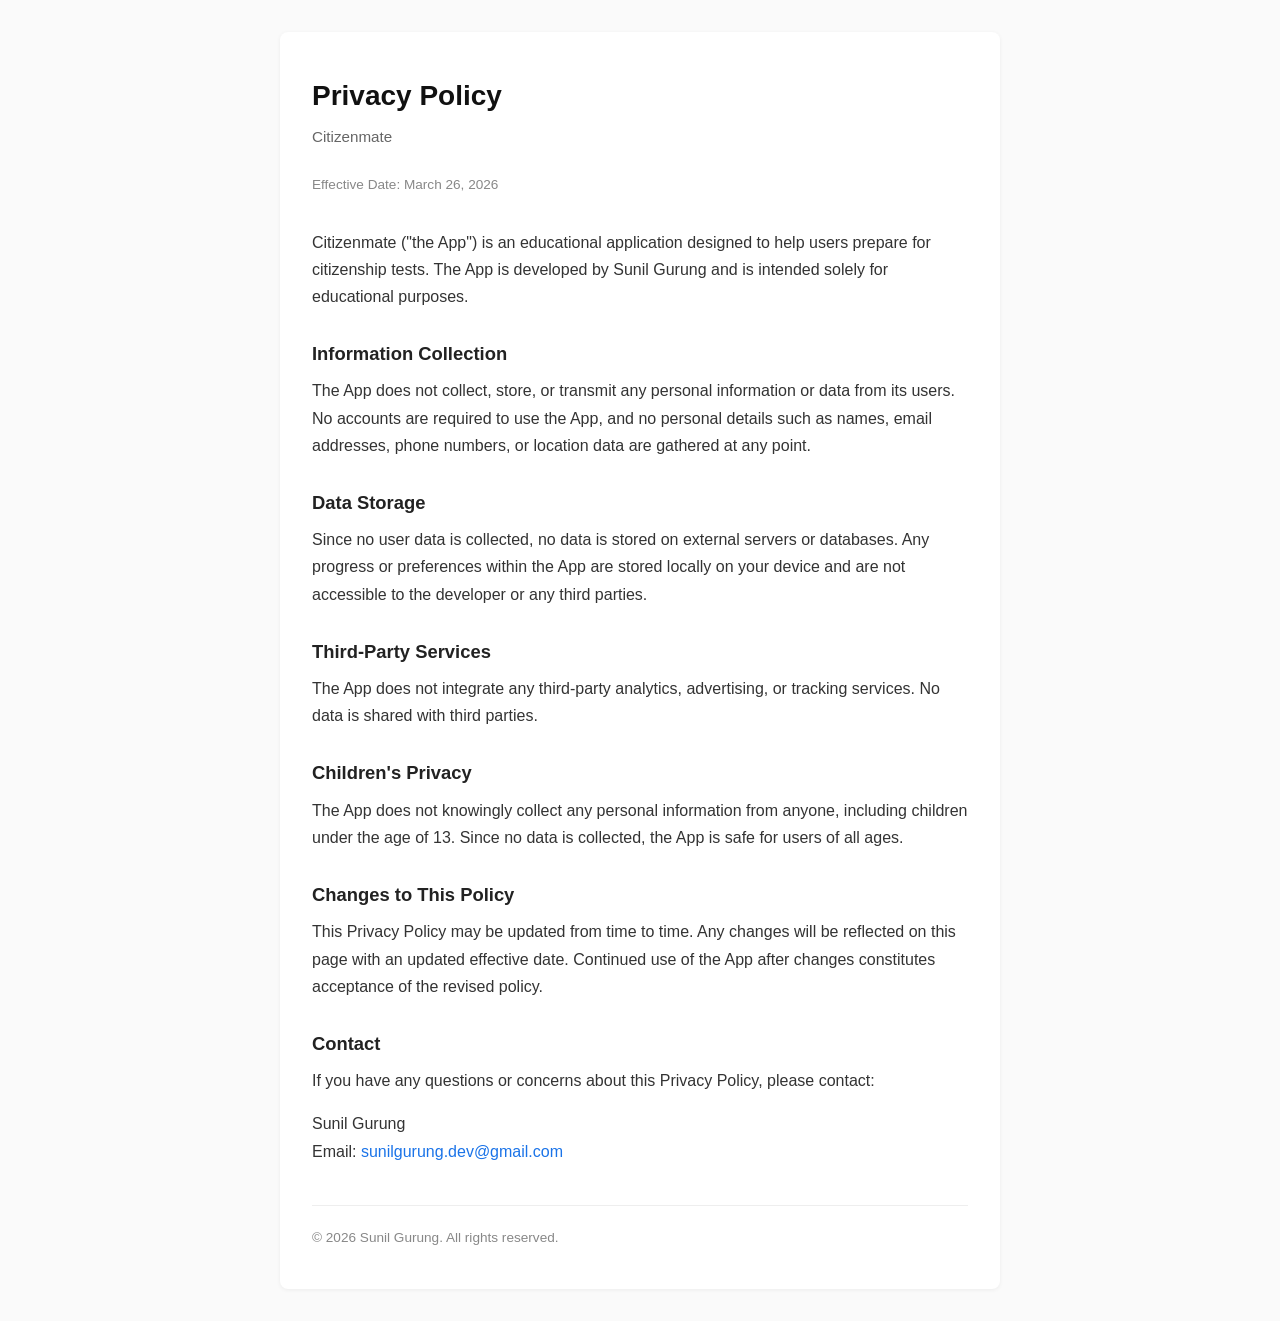
==== citizenmate/privacy-policy.html @ 60802477 "Add Citizenmate privacy policy page for Google Play Store" ====
<!DOCTYPE html>
<html lang="en">
<head>
  <meta charset="UTF-8">
  <meta name="viewport" content="width=device-width, initial-scale=1.0">
  <title>Citizenmate - Privacy Policy</title>
  <style>
    * { margin: 0; padding: 0; box-sizing: border-box; }
    body {
      font-family: -apple-system, BlinkMacSystemFont, "Segoe UI", Roboto, "Helvetica Neue", Arial, sans-serif;
      line-height: 1.7;
      color: #333;
      background: #fafafa;
      padding: 2rem 1rem;
    }
    .container {
      max-width: 720px;
      margin: 0 auto;
      background: #fff;
      padding: 2.5rem 2rem;
      border-radius: 8px;
      box-shadow: 0 1px 4px rgba(0,0,0,0.06);
    }
    h1 {
      font-size: 1.75rem;
      margin-bottom: 0.25rem;
      color: #111;
    }
    .app-name {
      font-size: 0.95rem;
      color: #666;
      margin-bottom: 1.5rem;
    }
    .effective-date {
      font-size: 0.85rem;
      color: #888;
      margin-bottom: 2rem;
    }
    h2 {
      font-size: 1.15rem;
      margin-top: 1.75rem;
      margin-bottom: 0.5rem;
      color: #222;
    }
    p {
      margin-bottom: 1rem;
    }
    ul {
      margin: 0.5rem 0 1rem 1.5rem;
    }
    li {
      margin-bottom: 0.35rem;
    }
    a {
      color: #1a73e8;
      text-decoration: none;
    }
    a:hover {
      text-decoration: underline;
    }
    .footer {
      margin-top: 2.5rem;
      padding-top: 1.25rem;
      border-top: 1px solid #eee;
      font-size: 0.85rem;
      color: #888;
    }
  </style>
</head>
<body>
  <div class="container">
    <h1>Privacy Policy</h1>
    <p class="app-name">Citizenmate</p>
    <p class="effective-date">Effective Date: March 26, 2026</p>

    <p>
      Citizenmate ("the App") is an educational application designed to help users
      prepare for citizenship tests. The App is developed by Sunil Gurung and is
      intended solely for educational purposes.
    </p>

    <h2>Information Collection</h2>
    <p>
      The App does not collect, store, or transmit any personal information or data
      from its users. No accounts are required to use the App, and no personal
      details such as names, email addresses, phone numbers, or location data are
      gathered at any point.
    </p>

    <h2>Data Storage</h2>
    <p>
      Since no user data is collected, no data is stored on external servers or
      databases. Any progress or preferences within the App are stored locally on
      your device and are not accessible to the developer or any third parties.
    </p>

    <h2>Third-Party Services</h2>
    <p>
      The App does not integrate any third-party analytics, advertising, or tracking
      services. No data is shared with third parties.
    </p>

    <h2>Children's Privacy</h2>
    <p>
      The App does not knowingly collect any personal information from anyone,
      including children under the age of 13. Since no data is collected, the App
      is safe for users of all ages.
    </p>

    <h2>Changes to This Policy</h2>
    <p>
      This Privacy Policy may be updated from time to time. Any changes will be
      reflected on this page with an updated effective date. Continued use of the
      App after changes constitutes acceptance of the revised policy.
    </p>

    <h2>Contact</h2>
    <p>
      If you have any questions or concerns about this Privacy Policy, please
      contact:
    </p>
    <p>
      Sunil Gurung<br>
      Email: <a href="mailto:sunilgurung.dev@gmail.com">sunilgurung.dev@gmail.com</a>
    </p>

    <div class="footer">
      &copy; 2026 Sunil Gurung. All rights reserved.
    </div>
  </div>
</body>
</html>
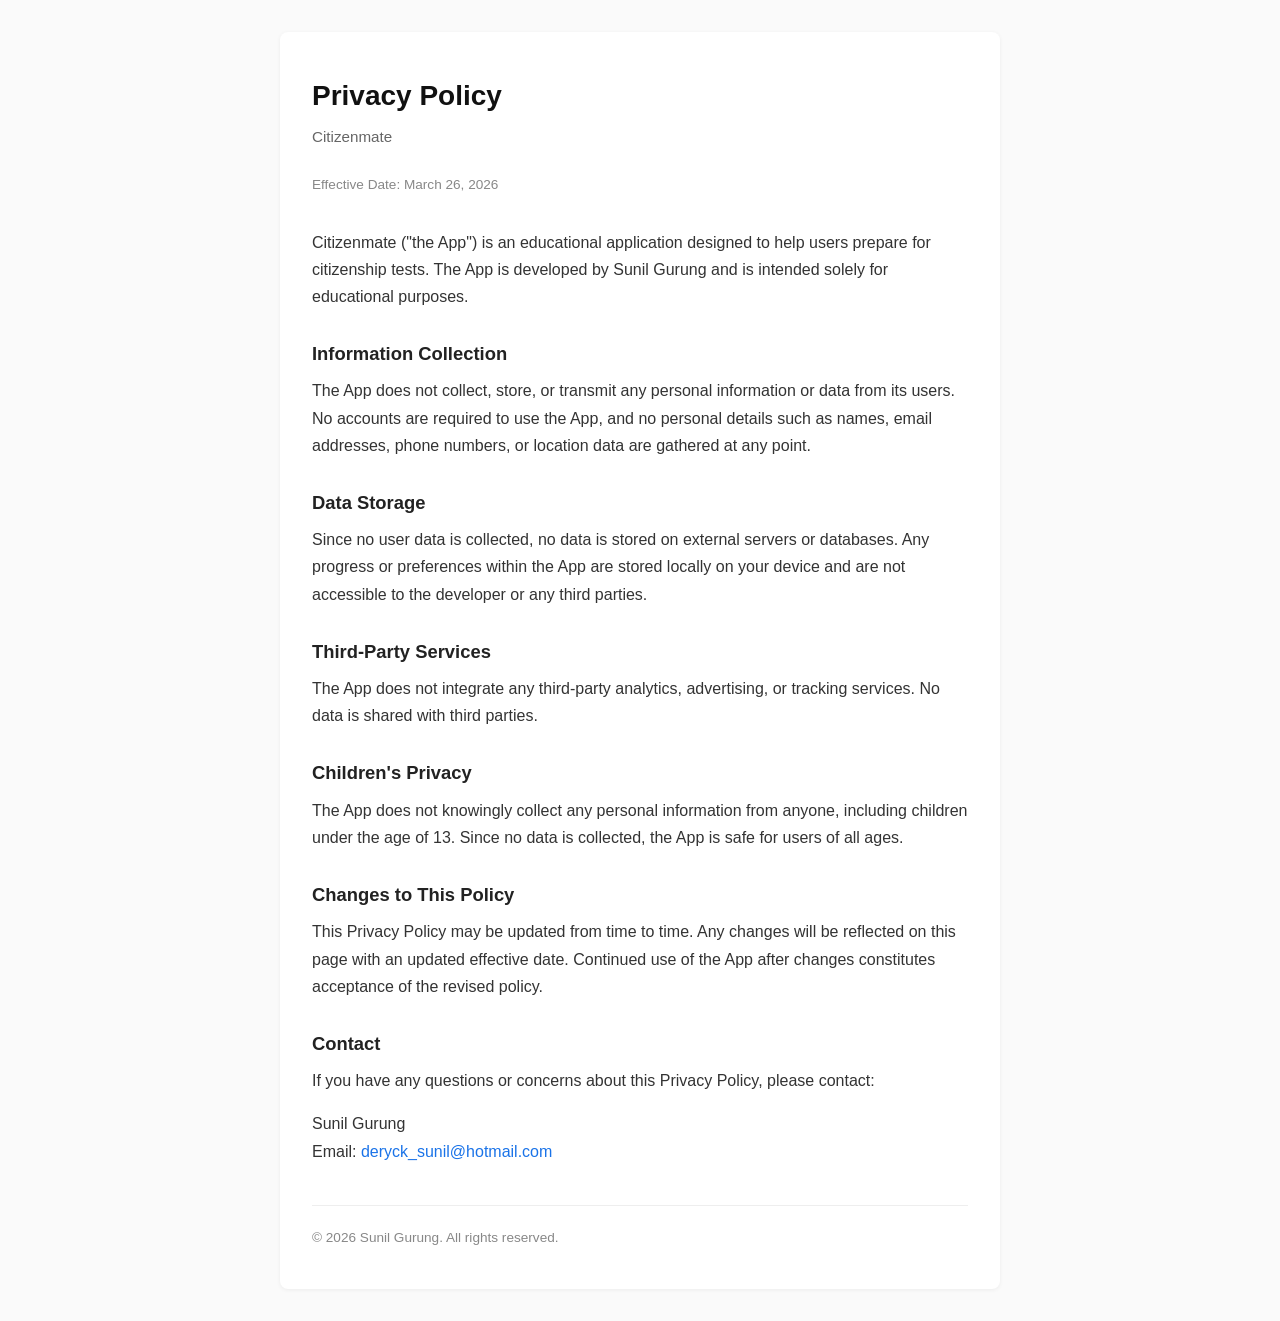
==== commit 2c5527ee: "Update the email addres" ====
--- a/citizenmate/privacy-policy.html
+++ b/citizenmate/privacy-policy.html
@@ -121,7 +121,7 @@
     </p>
     <p>
       Sunil Gurung<br>
-      Email: <a href="mailto:sunilgurung.dev@gmail.com">sunilgurung.dev@gmail.com</a>
+      Email: <a href="mailto:deryck_sunil@hotmail.com">deryck_sunil@hotmail.com</a>
     </p>
 
     <div class="footer">
